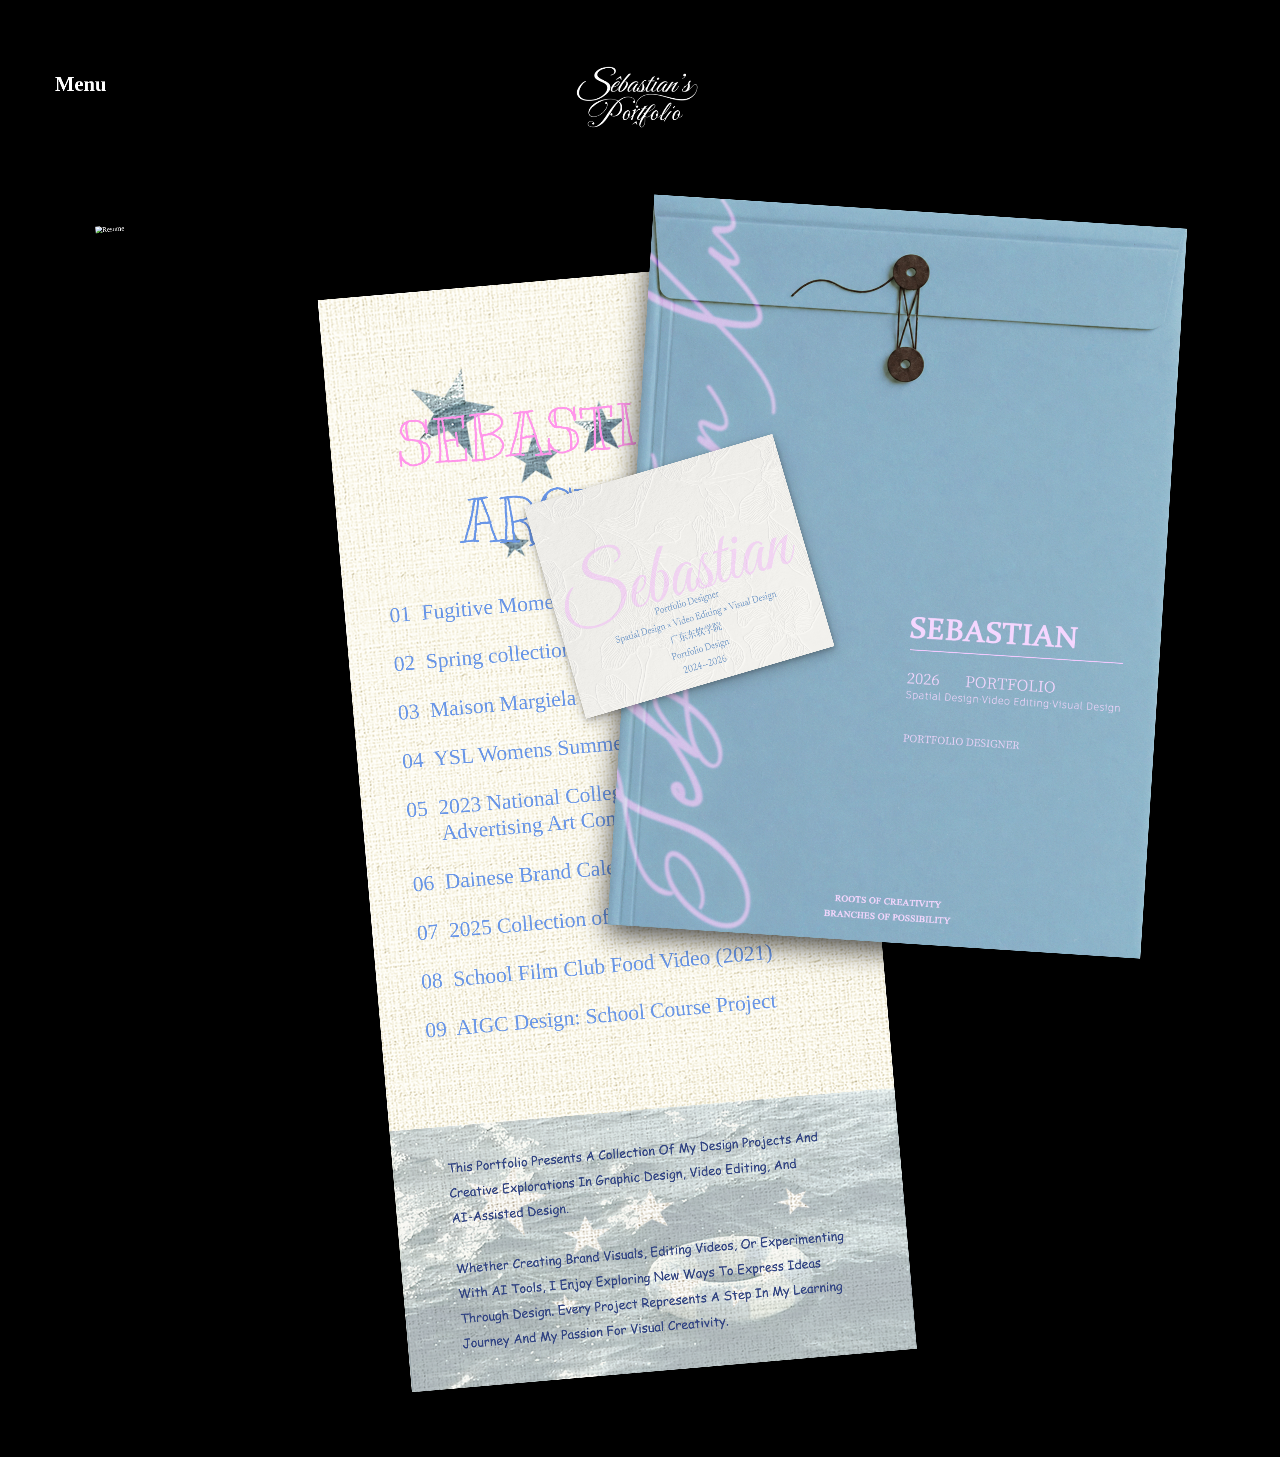
==== home.html @ 3608f6f8 "Initial portfolio archive" ====
<!doctype html>
<html lang="zh-CN">
<head>
  <meta charset="utf-8">
  <meta name="viewport" content="width=device-width, initial-scale=1">
  <title>首页</title>
  <link rel="stylesheet" href="style.css">
</head>
<body>
  <main class="page-shell">
    <div class="viewport" data-height="3401">
      <section class="artboard">
        <a class="nav-text" style="left:128px;top:167px" href="menu.html">Menu</a>
        <a class="logo" style="left:1275px;top:100px" href="home.html"><img src="assets/logo.png" alt="Sebastian's Portfolio"></a>
        <div class="layer home-stack" style="left:268px;top:492px;width:2449.673px;height:2757.289px">
          <img class="layer home-piece shadow-soft" data-piece="resume" data-hover-transform="rotate(0deg) scale(1.045)" style="z-index:2;left:0;top:0;width:946.128px;height:1272.895px;transform:rotate(-4.26deg)" src="assets/resume.jpg" alt="Resume">
          <div class="layer home-piece home-directory-card shadow-soft" data-piece="directory" data-hover-transform="rotate(0deg) scale(1.035)" style="z-index:3;left:581px;top:153px;width:1183px;height:2558px;transform:rotate(-4.93deg)">
            <img src="assets/directory.png" alt="Directory">
            <div class="home-concept-wrap" aria-label="Project introductions">
            <div class="concept-list">
              <article class="concept-item">
                <button class="concept-title" type="button">01&nbsp;&nbsp;Fugitive Moments</button>
                <div class="concept-detail">
                  <p>平面系列作品，记录那些生命、光影与情绪交汇的刹那。</p>
                  <a href="work1.html">Open Project</a>
                </div>
              </article>
              <article class="concept-item">
                <button class="concept-title" type="button">02&nbsp;&nbsp;Spring collection scented candle</button>
                <div class="concept-detail">
                  <p>平面香薰广告作品，一缕春意的呼吸——轻柔、明亮、悄然治愈。</p>
                  <a href="work2.html">Open Project</a>
                </div>
              </article>
              <article class="concept-item">
                <button class="concept-title" type="button">03&nbsp;&nbsp;Maison Margiela FW</button>
                <div class="concept-detail">
                  <p>平面广告马吉拉作品，在静谧的天空蓝前，红色轮廓划破沉静。</p>
                  <a href="work3.html">Open Project</a>
                </div>
              </article>
              <article class="concept-item">
                <button class="concept-title" type="button">04&nbsp;&nbsp;YSL Womens Summer 26</button>
                <div class="concept-detail">
                  <p>平面YSL圣罗兰广告系列作品，流动的优雅——柔软却不可动摇。</p>
                  <a href="work4.html">Open Project</a>
                </div>
              </article>
              <article class="concept-item">
                <button class="concept-title" type="button">05&nbsp;&nbsp;2023 National College Student<br><span>Advertising Art Competition</span></button>
                <div class="concept-detail">
                  <p>2023年大广赛平面设计获奖作品以及参赛作品，娃哈哈咖位系列与泡泡玛特参赛作品。</p>
                  <a href="work5.html">Open Project</a>
                </div>
              </article>
              <article class="concept-item">
                <button class="concept-title" type="button">06&nbsp;&nbsp;Dainese Brand Calendar</button>
                <div class="concept-detail">
                  <p>Dainese临时美工作品，Dainese品牌日历，每月一张独特视觉设计。</p>
                  <a href="work6.html">Open Project</a>
                </div>
              </article>
              <article class="concept-item">
                <button class="concept-title" type="button">07&nbsp;&nbsp;2025 Collection of 2D Animated Works</button>
                <div class="concept-detail">
                  <p>2025平面作品合集动画，运用AE整合包含2025制作的平面海报内容。</p>
                  <a href="work7.html">Open Project</a>
                </div>
              </article>
              <article class="concept-item">
                <button class="concept-title" type="button">08&nbsp;&nbsp;School Film Club Food Video (2021)</button>
                <div class="concept-detail">
                  <p>2021影视部美食节目，2021年在学校影视部后期部的一条作品。</p>
                  <a href="work8.html">Open Project</a>
                </div>
              </article>
              <article class="concept-item">
                <button class="concept-title" type="button">09&nbsp;&nbsp;AIGC Design: School Course Project</button>
                <div class="concept-detail">
                  <p>2025学校课程AIGC作业，运用GPT以及Midjourney制作。</p>
                  <a href="work9.html">Open Project</a>
                </div>
              </article>
            </div>
            </div>
          </div>
          <a class="layer home-piece shadow-deep" data-piece="bag" data-hover-transform="rotate(0deg) scale(1.035)" style="z-index:6;left:1203px;top:0;width:1246.232px;height:1706.817px;transform:rotate(3.68deg)" href="summary.html"><img src="assets/portfolio-bag.jpg" alt="Portfolio bag"></a>
          <img class="layer home-piece shadow-soft" data-piece="profile" data-hover-transform="rotate(0deg) scale(1.06)" style="z-index:7;left:1015px;top:595px;width:603.737px;height:516.114px;transform:rotate(-16.32deg)" src="assets/profile-card.jpg" alt="Profile card">
        </div>
      </section>
    </div>
  </main>
  <script src="fit.js?v=motion17"></script>
  <script>
    document.querySelectorAll('.home-stack').forEach(function (stack) {
      var pieces = stack.querySelectorAll('.home-piece[data-piece]');
      pieces.forEach(function (piece) {
        piece.dataset.baseTransform = piece.style.transform || 'none';
        if (piece.dataset.hoverTransform) {
          piece.style.setProperty('--hover-transform', piece.dataset.hoverTransform);
        }
      });
      function activatePiece(piece) {
        var name = piece.dataset.piece;
        pieces.forEach(function (target) {
          var active = target.dataset.piece === name;
          target.classList.toggle('is-raised', active);
          target.style.transform = active ? (target.dataset.hoverTransform || 'scale(1.035)') : target.dataset.baseTransform;
        });
      }
      pieces.forEach(function (piece) {
        piece.addEventListener('pointerenter', function () {
          activatePiece(piece);
        });
        piece.addEventListener('mouseenter', function () {
          activatePiece(piece);
        });
      });
      stack.addEventListener('pointerleave', function () {
        pieces.forEach(function (target) {
          target.classList.remove('is-raised');
          target.style.transform = target.dataset.baseTransform;
        });
      });
    });

    document.querySelectorAll('.concept-title').forEach(function (button) {
      button.addEventListener('click', function () {
        var item = button.closest('.concept-item');
        var isOpen = item.classList.contains('is-open');
        document.querySelectorAll('.concept-item.is-open').forEach(function (openItem) {
          openItem.classList.remove('is-open');
        });
        if (!isOpen) item.classList.add('is-open');
      });
    });
  </script>
</body>
</html>
---- style.css ----
* {
  box-sizing: border-box;
}

html {
  background: #000;
}

::view-transition-old(root) {
  animation: none;
  background: #000;
  mix-blend-mode: normal;
}

::view-transition-new(root) {
  animation: none;
  background: #000;
  mix-blend-mode: normal;
}

::view-transition {
  background: #000;
}

::view-transition-group(*) {
  animation-duration: .72s;
  animation-timing-function: cubic-bezier(.16, 1, .3, 1);
}

::view-transition-image-pair(*) {
  isolation: isolate;
}

::view-transition-old(*),
::view-transition-new(*) {
  mix-blend-mode: normal;
}

::view-transition-group(site-logo),
::view-transition-group(nav-menu),
::view-transition-group(nav-back),
::view-transition-group(selected-work),
::view-transition-group(portfolio-bg) {
  animation-duration: .72s;
  animation-timing-function: cubic-bezier(.16, 1, .3, 1);
}

@keyframes page-out {
  from {
    opacity: 1;
  }
  to {
    opacity: .18;
  }
}

@keyframes page-in {
  from {
    opacity: 0;
    transform: translateY(16px);
  }
  to {
    opacity: 1;
    transform: translateY(0) scale(1);
  }
}

body {
  margin: 0;
  min-width: 320px;
  background: #000;
  color: #fff;
  font-family: "Times New Roman", "Noto Serif SC", Georgia, serif;
}

body.is-entering .page-shell {
  animation: none;
}

body.has-motion-bridge .page-shell {
  animation: none !important;
}

body.is-leaving .page-shell {
  animation: none;
  pointer-events: none;
}

@keyframes fallback-enter {
  from {
    opacity: 0;
    transform: translateY(18px);
  }
  to {
    opacity: 1;
    transform: translateY(0) scale(1);
  }
}

@keyframes fallback-leave {
  from {
    opacity: 1;
    transform: translateY(0) scale(1);
  }
  to {
    opacity: .08;
    transform: translateY(-10px);
  }
}

img,
video {
  display: block;
  width: 100%;
  height: 100%;
  object-fit: cover;
}

a {
  color: inherit;
  text-decoration: none;
}

.page-shell {
  min-height: 100vh;
  padding: 0;
  overflow-x: hidden;
  background: #000;
}

.motion-bridge-layer {
  position: fixed;
  inset: 0;
  z-index: 1000;
  pointer-events: none;
  overflow: visible;
}

.motion-bridge-item {
  position: fixed;
  left: 0;
  top: 0;
  overflow: hidden;
  transform-origin: top left;
  will-change: transform, opacity;
  backface-visibility: hidden;
  contain: layout paint;
}

.motion-bridge-item img,
.motion-bridge-item video {
  width: 100%;
  height: 100%;
  object-fit: cover;
}

.motion-bridge-item.is-logo img {
  object-fit: contain;
}

.motion-bridge-text {
  display: flex;
  align-items: center;
  justify-content: center;
  width: 100%;
  height: 100%;
  color: #fff;
  font: inherit;
  white-space: nowrap;
}

.motion-bridge-target-hidden {
  opacity: 0 !important;
}

.viewport {
  position: relative;
  margin: 0 auto;
  overflow: hidden;
  background: #000;
}

.artboard {
  position: absolute;
  left: 0;
  top: 0;
  width: 2987px;
  background: #000;
  transform-origin: top left;
  overflow: hidden;
}

.layer {
  position: absolute;
}

.shadow-soft {
  box-shadow: 0 12px 32px rgba(0, 0, 0, .2), 0 4px 12px rgba(0, 0, 0, .25);
}

.shadow-deep {
  box-shadow: 0 20px 60px rgba(0, 0, 0, .72);
}

.home-stack {
  isolation: isolate;
}

.home-piece {
  transform-origin: center center;
  will-change: transform;
  transition: transform .42s cubic-bezier(.2, .78, .18, 1), box-shadow .28s ease;
}

.home-piece.is-raised {
  z-index: 40 !important;
}

.home-piece[data-piece]:hover,
.home-piece[data-piece]:focus-visible {
  z-index: 40 !important;
  transform: var(--hover-transform, scale(1.035)) !important;
}

img.home-piece,
.home-piece > img,
.home-directory-card > img {
  object-fit: fill;
}

.home-directory-card {
  overflow: visible;
}

.home-directory-card > img {
  pointer-events: none;
}

.menu-card {
  transform-origin: center center;
  transition: transform .38s cubic-bezier(.2, .78, .18, 1);
  will-change: transform;
}

.menu-card:hover,
.menu-card:focus-visible {
  z-index: 35 !important;
  transform: scale(1.035);
}

.menu-concept-card {
  cursor: default;
}

.menu-concept-card > img {
  object-fit: fill;
  pointer-events: none;
}

.menu-concept-card .concept-list {
  left: 56.32px;
  top: 388.26px;
}

.summary-card,
.project-card {
  transform-origin: center center;
  transition: transform .38s cubic-bezier(.2, .78, .18, 1), box-shadow .28s ease;
  will-change: transform;
}

.summary-bag {
  z-index: 1;
  transform-origin: top left;
  will-change: transform, opacity;
}

.summary-card {
  z-index: 10;
}

.summary-card-waiting {
  opacity: 0;
}

.summary-card:hover,
.summary-card:focus-visible {
  z-index: 35 !important;
  transform: var(--hover-transform, scale(1.035)) !important;
}

.project-card:hover,
.project-card:focus-visible {
  transform: translateY(-10px) scale(1.018);
}

.nav-text {
  position: absolute;
  z-index: 20;
  font-family: "Californian FB", "Times New Roman", serif;
  font-weight: 700;
  font-size: 48px;
  line-height: 1.15;
  white-space: nowrap;
}

.logo {
  position: absolute;
  z-index: 20;
  width: 436px;
  height: 245px;
}

.logo img {
  object-fit: contain;
}

.fixed-chrome-source {
  visibility: hidden;
}

.fixed-chrome-layer {
  position: fixed;
  inset: 0;
  z-index: 120;
  pointer-events: none;
}

.fixed-chrome-layer a {
  pointer-events: auto;
}

.fixed-chrome-clone {
  position: fixed !important;
  transform-origin: top left;
  will-change: left, top, transform;
}

body.has-motion-bridge .fixed-chrome-clone.nav-text {
  opacity: 0;
  transition: opacity .18s ease;
}

.fixed-work-backdrop {
  position: fixed;
  left: 0;
  top: 0;
  z-index: 110;
  width: 100vw;
  height: min(7vw, 76px);
  pointer-events: none;
  background: #000;
}

.fixed-work-backdrop::after {
  content: "";
  position: absolute;
  left: 0;
  right: 0;
  bottom: max(-1.7vw, -24px);
  height: min(1.9vw, 30px);
  background: linear-gradient(to bottom, rgba(0, 0, 0, .9), rgba(0, 0, 0, .28) 54%, rgba(0, 0, 0, 0));
  backdrop-filter: blur(5px);
}

.entry {
  display: grid;
  min-height: 100vh;
  place-items: center;
  padding: 48px 20px;
  background: #000;
}

.entry-panel {
  width: min(900px, 92vw);
}

.entry-logo {
  width: 220px;
  height: auto;
  margin: 0 auto 42px;
}

.entry h1 {
  margin: 0 0 28px;
  text-align: center;
  font-size: clamp(38px, 7vw, 84px);
  line-height: .95;
  font-family: Arial, Helvetica, sans-serif;
}

.entry-grid {
  display: grid;
  grid-template-columns: repeat(auto-fit, minmax(150px, 1fr));
  gap: 10px;
}

.entry-grid a {
  border: 1px solid rgba(255, 255, 255, .24);
  padding: 14px 16px;
  font-size: 16px;
  transition: border-color .2s ease, background .2s ease;
}

.entry-grid a:hover {
  border-color: #fff;
  background: rgba(255, 255, 255, .08);
}

.label {
  color: #fff;
  font-family: "Californian FB", "Times New Roman", serif;
  font-size: 40px;
  line-height: 1.15;
}

.caption {
  color: #fff;
  font-family: "Californian FB", "Times New Roman", serif;
  font-size: 48px;
  line-height: 1.18;
  text-align: center;
}

.caption-small {
  color: #fff;
  font-family: "Californian FB", "Times New Roman", serif;
  font-size: 32px;
  line-height: 1.3;
}

.aigc-text {
  color: #fff;
  font-size: 34px;
  line-height: 1.58;
  letter-spacing: 0;
  font-family: "Noto Serif SC", "Songti SC", "SimSun", serif;
}

.aigc-text.project-text {
  display: flex;
  flex-direction: column;
  gap: 22px;
  border-left-width: 4px;
  padding-left: 54px;
  color: rgba(255, 255, 255, .82);
}

.aigc-step {
  color: rgba(105, 150, 231, .95);
  font-family: "Kyiv*Type Serif", "KyivType Serif", "Times New Roman", serif;
  font-size: 44px;
  font-weight: 700;
  line-height: 1;
}

.aigc-title {
  color: #fff;
  font-family: "BOONE", "Kyiv*Type Serif", "KyivType Serif", "Times New Roman", serif;
  font-size: 80px;
  font-weight: normal;
  letter-spacing: .06em;
  line-height: 1.08;
}

.aigc-copy {
  max-width: 100%;
  color: #aeada9;
  line-height: 1.66;
}

.project-meta {
  color: #fff;
  font-family: "Kyiv*Type Serif", "KyivType Serif", "Times New Roman", serif;
}

.project-kicker {
  margin: 0 0 20px;
  color: #6996e7;
  font-size: 36px;
  line-height: 1.2;
}

.project-heading {
  margin: 0;
  color: #fff;
  font-size: 96px;
  font-weight: 700;
  line-height: .98;
}

.project-desc {
  margin: 30px 0 0;
  max-width: 1080px;
  color: #aeada9;
  font-family: "Noto Serif SC", "Songti SC", "SimSun", serif;
  font-size: 31px;
  line-height: 1.56;
}

.work-side-meta .project-heading {
  font-size: 82px;
  line-height: 1.02;
}

.work-side-meta .project-desc {
  margin-top: 54px;
  max-width: 1280px;
  line-height: 1.72;
}

.work4-meta .project-desc {
  max-width: 1720px;
  margin-left: auto;
  margin-right: auto;
}

.work4-reflection {
  max-width: 1620px;
  margin: 52px auto 0;
  color: rgba(255, 255, 255, .42);
  font-family: "Noto Serif SC", "Songti SC", "SimSun", serif;
  font-size: 30px;
  line-height: 1.72;
  transition: color .28s ease, transform .32s cubic-bezier(.2, .78, .18, 1);
}

.work4-reflection strong {
  display: inline-block;
  margin-bottom: 14px;
  color: rgba(255, 255, 255, .6);
  font-weight: 700;
}

.work4-reflection:hover {
  color: rgba(255, 255, 255, .82);
  transform: translateY(-6px);
}

.work4-reflection:hover strong {
  color: #fff;
}

.work5-series-tabs {
  display: flex;
  flex-direction: column;
  align-items: flex-start;
  gap: 6px;
  margin-top: 62px;
}

.work5-series-tab {
  padding: 0;
  border: 0;
  background: transparent;
  color: rgba(255, 255, 255, .26);
  cursor: pointer;
  font-family: "Kyiv*Type Serif", "KyivType Serif", "Times New Roman", serif;
  font-size: 62px;
  font-weight: 700;
  line-height: .98;
  letter-spacing: 0;
  text-align: left;
  transform-origin: left center;
  transition: color .28s ease, opacity .28s ease, transform .32s cubic-bezier(.2, .78, .18, 1);
}

.work5-series-tab:hover,
.work5-series-tab:focus-visible {
  color: rgba(255, 255, 255, .62);
  outline: 0;
}

.work5-series-tab.is-active {
  color: #fff;
  opacity: 1;
  transform: scale(1.08);
}

.work5-series-card {
  transition: opacity .42s ease, visibility .42s ease, filter .42s ease, transform .34s cubic-bezier(.2, .78, .18, 1), box-shadow .28s ease;
}

.work5-wahaha-card {
  z-index: 30 !important;
}

.work5-series-hidden {
  visibility: hidden;
  opacity: 0 !important;
  pointer-events: none;
  filter: blur(2px) brightness(.66);
  transform: translateY(18px) scale(.98) !important;
}

.project-index {
  color: rgba(105, 150, 231, .9);
  font-size: 32px;
  line-height: 1.2;
}

.project-card,
.project-video {
  box-shadow: 0 18px 46px rgba(0, 0, 0, .42);
}

.project-card:hover,
.project-card:focus-visible {
  z-index: 30 !important;
  transform: translateY(-18px) scale(1.022);
  box-shadow: 0 32px 78px rgba(0, 0, 0, .58);
}

.project-video {
  transform-origin: center center;
  transition: transform .38s cubic-bezier(.2, .78, .18, 1), box-shadow .28s ease;
  will-change: transform;
  object-fit: contain;
  background: #000;
}

.project-video:hover,
.project-video:focus-visible {
  z-index: 30 !important;
  transform: translateY(-10px) scale(1.012);
  box-shadow: 0 34px 86px rgba(0, 0, 0, .62);
}

.project-text {
  border-left: 2px solid rgba(105, 150, 231, .55);
  padding-left: 34px;
  transition: transform .34s cubic-bezier(.2, .78, .18, 1), color .24s ease, border-color .24s ease, opacity .34s ease;
}

.project-text:hover {
  z-index: 31 !important;
  color: #fff;
  border-color: rgba(217, 58, 185, .72);
  transform: translateX(18px);
}

.project-text.is-centered {
  border-left: 0;
  padding-left: 0;
}

.project-quote {
  color: rgba(255, 255, 255, .86);
  font-size: 44px;
  line-height: 1.46;
}

.aigc-text.project-quote {
  color: rgba(255, 255, 255, .86);
}

.reveal-item {
  opacity: 0;
  transform: translateY(36px);
  transition: opacity .56s ease, transform .56s cubic-bezier(.2, .78, .18, 1);
}

.reveal-item.is-visible {
  opacity: 1;
  transform: translateY(0);
}

.project-card.reveal-item.is-visible:hover,
.project-card.reveal-item.is-visible:focus-visible {
  transform: translateY(-18px) scale(1.022);
}

.project-video.reveal-item.is-visible:hover,
.project-video.reveal-item.is-visible:focus-visible {
  transform: translateY(-10px) scale(1.012);
}

.project-text.reveal-item.is-visible:hover {
  transform: translateX(18px);
}

.popmart-swap-card {
  cursor: pointer;
  transition: left .56s cubic-bezier(.2, .78, .18, 1), top .56s cubic-bezier(.2, .78, .18, 1), width .56s cubic-bezier(.2, .78, .18, 1), height .56s cubic-bezier(.2, .78, .18, 1), filter .36s ease, opacity .36s ease, box-shadow .36s ease, transform .34s cubic-bezier(.2, .78, .18, 1);
}

.popmart-swap-card[data-slot="center"] {
  z-index: 34 !important;
  opacity: 1;
  filter: none;
}

.popmart-swap-card[data-slot="left"],
.popmart-swap-card[data-slot="right"] {
  z-index: 24 !important;
  opacity: .78;
  filter: blur(1.4px) brightness(.78);
}

.popmart-swap-card[data-slot="left"]:hover,
.popmart-swap-card[data-slot="right"]:hover {
  opacity: .94;
  filter: blur(.4px) brightness(.9);
  transform: translateY(-12px) scale(1.012);
}

.popmart-swap-card[data-slot="center"]:hover {
  transform: translateY(-16px) scale(1.015);
}

.popmart-swap-card.reveal-item.is-visible[data-slot="left"]:hover,
.popmart-swap-card.reveal-item.is-visible[data-slot="right"]:hover {
  transform: translateY(-12px) scale(1.012);
}

.popmart-swap-card.reveal-item.is-visible[data-slot="center"]:hover {
  transform: translateY(-16px) scale(1.015);
}

.moments-carousel {
  overflow: hidden;
  user-select: none;
  cursor: grab;
}

.moments-carousel.is-dragging {
  cursor: grabbing;
}

.moments-track {
  position: absolute;
  inset: 0;
}

.moments-slide {
  position: absolute;
  left: 50%;
  top: 50%;
  width: 1160px;
  height: 653px;
  border: 0;
  padding: 0;
  background: #050505;
  color: #fff;
  cursor: pointer;
  overflow: hidden;
  transform-origin: center center;
  transition: transform .48s cubic-bezier(.2, .78, .18, 1), opacity .32s ease, filter .32s ease, box-shadow .32s ease;
  will-change: transform, opacity, filter;
}

.moments-slide img {
  pointer-events: none;
}

.moments-slide span {
  position: absolute;
  left: 38px;
  top: 32px;
  z-index: 2;
  color: #fff;
  font-family: Arial, Helvetica, sans-serif;
  font-size: 38px;
  line-height: 1.2;
  text-shadow: 0 2px 12px rgba(0, 0, 0, .45);
}

.moments-slide.is-active {
  box-shadow: 0 34px 94px rgba(0, 0, 0, .72);
}

.moments-control {
  position: absolute;
  top: 50%;
  z-index: 60;
  width: 72px;
  height: 72px;
  border: 1px solid rgba(255, 255, 255, .3);
  border-radius: 50%;
  background: rgba(0, 0, 0, .42);
  color: #fff;
  font-family: "Times New Roman", serif;
  font-size: 54px;
  line-height: 62px;
  cursor: pointer;
  transform: translateY(-50%);
  transition: background .24s ease, transform .24s ease, border-color .24s ease;
}

.moments-control:hover,
.moments-control:focus-visible {
  background: rgba(105, 150, 231, .24);
  border-color: rgba(255, 255, 255, .65);
  transform: translateY(-50%) scale(1.08);
}

.moments-control.prev {
  left: 18px;
}

.moments-control.next {
  right: 18px;
}

.portfolio-title {
  border: 1px solid rgba(255, 255, 255, .28);
  color: #fff;
  font-family: Arial, Helvetica, sans-serif;
  font-size: 180px;
  font-weight: 800;
  line-height: .95;
  padding: 64px 72px;
}

.nav-list {
  color: #6996e7;
  font-size: 48px;
  line-height: 1.42;
  font-family: "Times New Roman", serif;
}

.nav-list a {
  display: block;
}

.concept-list {
  position: absolute;
  z-index: 6;
  left: 885.79px;
  top: 896.26px;
  width: 560px;
}

.concept-item {
  display: block;
  margin-bottom: 28.6px;
  transition: transform .32s ease;
}

.concept-title {
  display: block;
  width: 100%;
  border: 0;
  padding: 0;
  background: transparent;
  color: #6996e7;
  cursor: pointer;
  font-family: "Kyiv*Type Serif", "KyivType Serif", "Kyiv*Type_Serif", "Times New Roman", serif;
  font-size: 27.08px;
  font-weight: 300;
  line-height: 1.2;
  text-align: left;
  white-space: nowrap;
}

.concept-title span {
  display: inline-block;
  padding-left: 42px;
}

.concept-detail {
  max-height: 0;
  overflow: hidden;
  opacity: 0;
  padding: 0;
  transition: max-height .34s ease, opacity .24s ease, padding .34s ease;
}

.concept-detail p {
  margin: 9px 0 0;
  color: #d93ab9;
  font-family: "Noto Serif SC", "Songti SC", "SimSun", serif;
  font-size: 14.9px;
  line-height: 1.5;
  white-space: normal;
}

.concept-detail a {
  display: inline-block;
  margin-top: 9px;
  color: #a43a2d;
  font-family: "Kyiv*Type Serif", "KyivType Serif", "Times New Roman", serif;
  font-size: 11.9px;
  line-height: 1.2;
}

.concept-detail a:hover {
  text-decoration: underline;
}

.concept-item.is-open .concept-detail {
  max-height: 104px;
  opacity: 1;
  padding-bottom: 12px;
}

.home-concept-wrap {
  position: absolute;
  z-index: 5;
  left: 0;
  top: 0;
  width: 100%;
  height: 100%;
}

.home-concept-wrap .concept-list {
  left: 104px;
  top: 717px;
  width: 1030px;
}

.home-concept-wrap .concept-item {
  margin-bottom: 54px;
}

.home-concept-wrap .concept-title {
  font-size: 50px;
}

.home-concept-wrap .concept-title span {
  padding-left: 78px;
}

.home-concept-wrap .concept-detail p {
  margin-top: 18px;
  font-size: 28px;
}

.home-concept-wrap .concept-detail a {
  margin-top: 17px;
  font-size: 22px;
}

.home-concept-wrap .concept-item.is-open .concept-detail {
  max-height: 190px;
  padding-bottom: 28px;
}
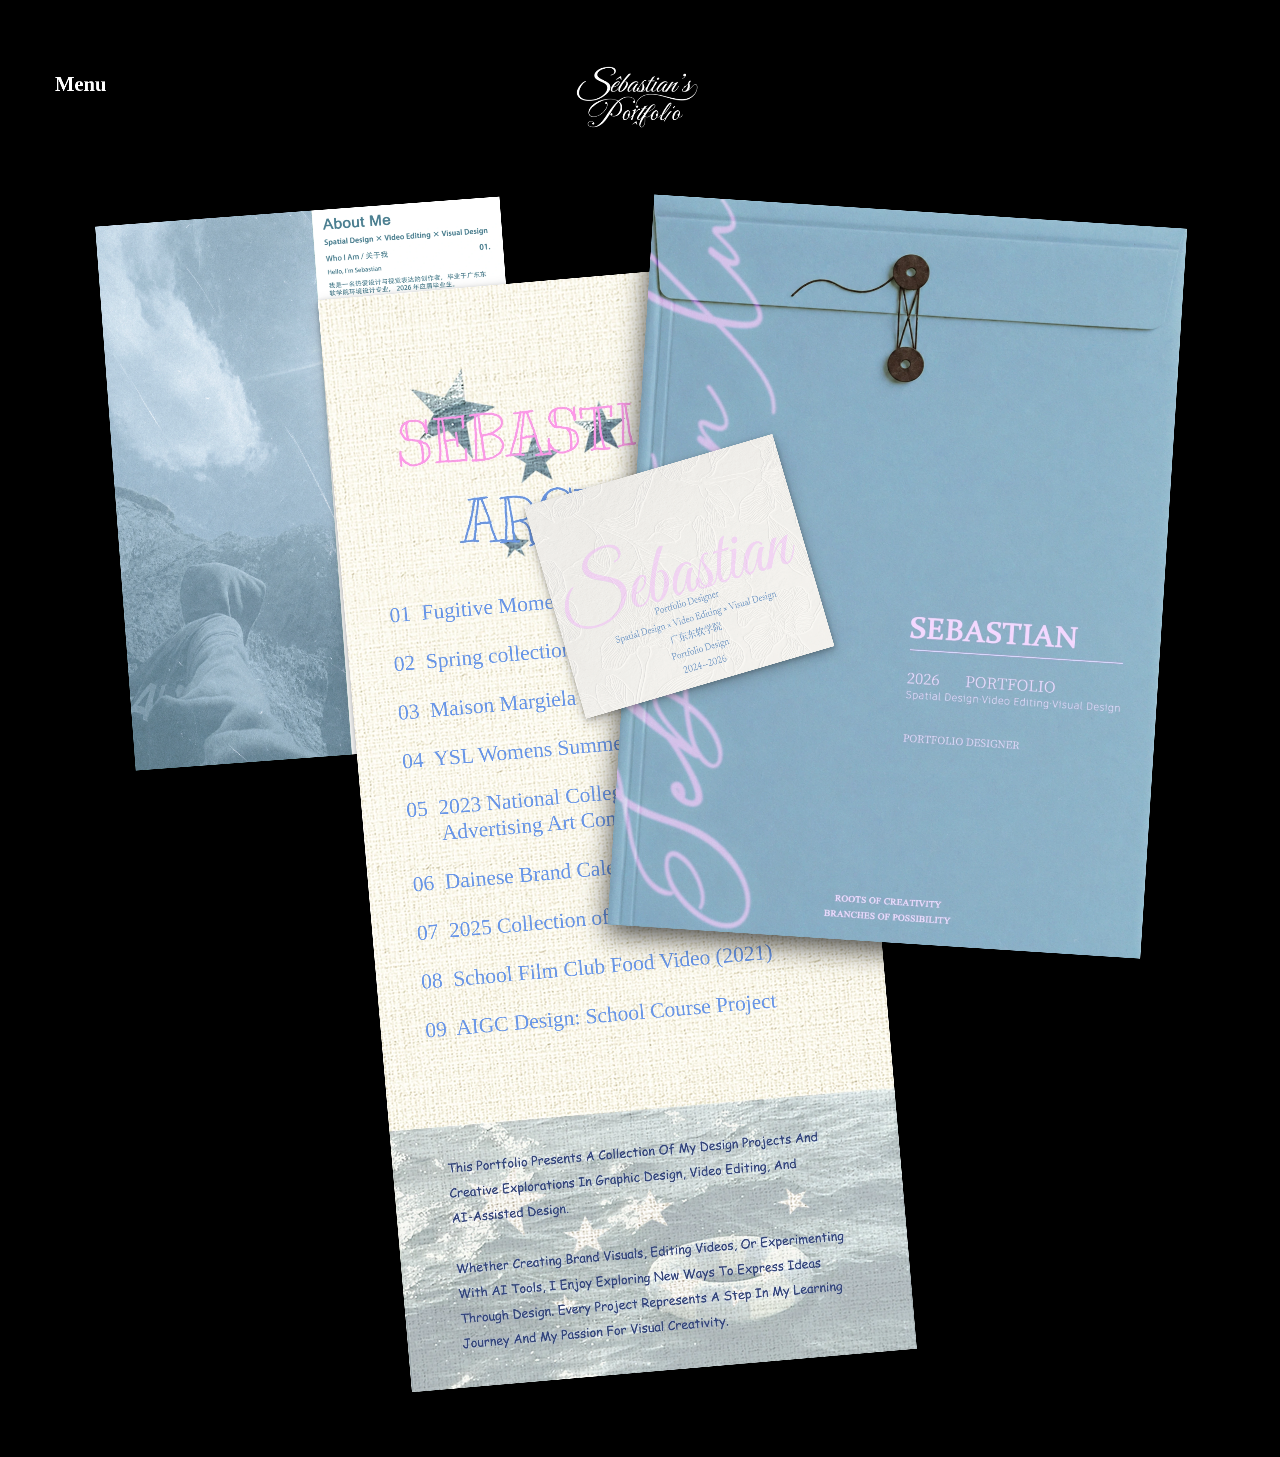
==== commit 6598a120: "Optimize portfolio image loading" ====
--- a/home.html
+++ b/home.html
@@ -11,11 +11,11 @@
     <div class="viewport" data-height="3401">
       <section class="artboard">
         <a class="nav-text" style="left:128px;top:167px" href="menu.html">Menu</a>
-        <a class="logo" style="left:1275px;top:100px" href="home.html"><img src="assets/logo.png" alt="Sebastian's Portfolio"></a>
+        <a class="logo" style="left:1275px;top:100px" href="home.html"><img src="assets/logo.png" alt="Sebastian's Portfolio" decoding="async"></a>
         <div class="layer home-stack" style="left:268px;top:492px;width:2449.673px;height:2757.289px">
-          <img class="layer home-piece shadow-soft" data-piece="resume" data-hover-transform="rotate(0deg) scale(1.045)" style="z-index:2;left:0;top:0;width:946.128px;height:1272.895px;transform:rotate(-4.26deg)" src="assets/resume.jpg" alt="Resume">
+          <img class="layer home-piece shadow-soft" data-piece="resume" data-hover-transform="rotate(0deg) scale(1.045)" style="z-index:2;left:0;top:0;width:946.128px;height:1272.895px;transform:rotate(-4.26deg)" src="assets/resume.webp" alt="Resume" decoding="async">
           <div class="layer home-piece home-directory-card shadow-soft" data-piece="directory" data-hover-transform="rotate(0deg) scale(1.035)" style="z-index:3;left:581px;top:153px;width:1183px;height:2558px;transform:rotate(-4.93deg)">
-            <img src="assets/directory.png" alt="Directory">
+            <img src="assets/directory.webp" alt="Directory" decoding="async">
             <div class="home-concept-wrap" aria-label="Project introductions">
             <div class="concept-list">
               <article class="concept-item">
@@ -84,8 +84,8 @@
             </div>
             </div>
           </div>
-          <a class="layer home-piece shadow-deep" data-piece="bag" data-hover-transform="rotate(0deg) scale(1.035)" style="z-index:6;left:1203px;top:0;width:1246.232px;height:1706.817px;transform:rotate(3.68deg)" href="summary.html"><img src="assets/portfolio-bag.jpg" alt="Portfolio bag"></a>
-          <img class="layer home-piece shadow-soft" data-piece="profile" data-hover-transform="rotate(0deg) scale(1.06)" style="z-index:7;left:1015px;top:595px;width:603.737px;height:516.114px;transform:rotate(-16.32deg)" src="assets/profile-card.jpg" alt="Profile card">
+          <a class="layer home-piece shadow-deep" data-piece="bag" data-hover-transform="rotate(0deg) scale(1.035)" style="z-index:6;left:1203px;top:0;width:1246.232px;height:1706.817px;transform:rotate(3.68deg)" href="summary.html"><img src="assets/portfolio-bag.webp" alt="Portfolio bag" decoding="async"></a>
+          <img class="layer home-piece shadow-soft" data-piece="profile" data-hover-transform="rotate(0deg) scale(1.06)" style="z-index:7;left:1015px;top:595px;width:603.737px;height:516.114px;transform:rotate(-16.32deg)" src="assets/profile-card.webp" alt="Profile card" decoding="async">
         </div>
       </section>
     </div>
